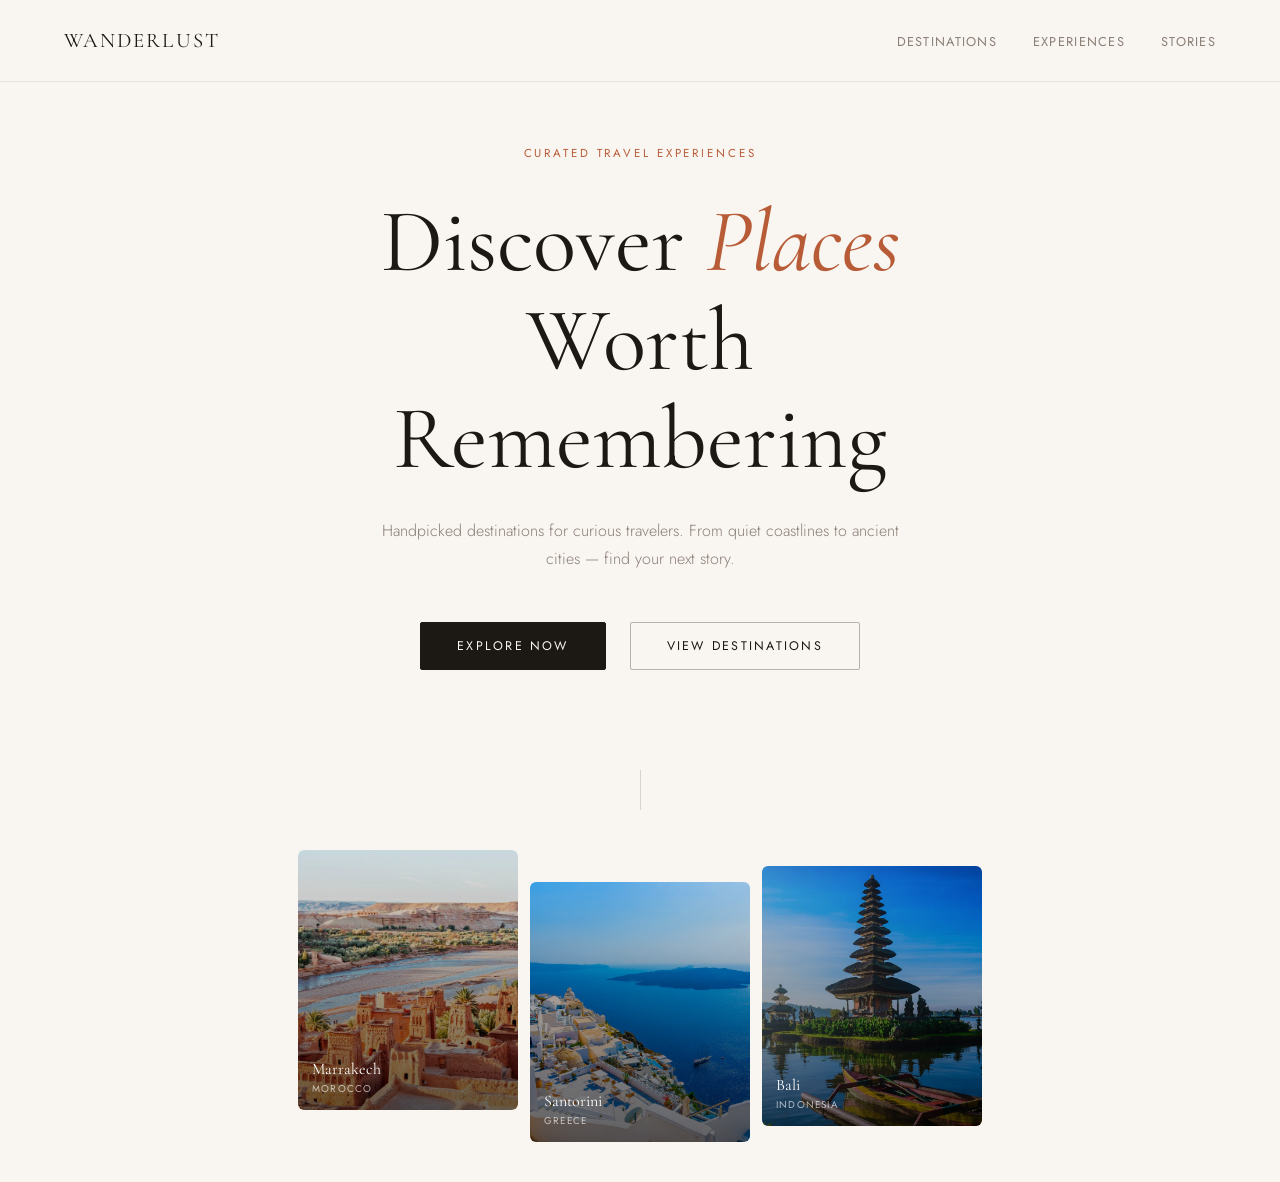
==== index.html @ a1b604ff "add destinations" ====
<!DOCTYPE html>
<html lang="en">
<head>
  <meta charset="UTF-8" />
  <meta name="viewport" content="width=device-width, initial-scale=1.0"/>
  <title>Wanderlust</title>
  <link href="https://fonts.googleapis.com/css2?family=Cormorant+Garamond:ital,wght@0,400;0,600;1,400&family=Jost:wght@300;400;500&display=swap" rel="stylesheet"/>
    <link rel="stylesheet" href="CSS/style.css">
</head>
<body>

  <nav>
    <div class="logo">Wanderlust</div>
    <ul class="nav-links">
      <li><a href="destinations.html">Destinations</a></li>
      <li><a href="#">Experiences</a></li>
      <li><a href="#">Stories</a></li>
    </ul>
  </nav>

  <section class="hero">
    <div class="eyebrow">Curated Travel Experiences</div>
    <h1>Discover <em>Places</em><br>Worth Remembering</h1>
    <p class="desc">
      Handpicked destinations for curious travelers. From quiet coastlines to ancient cities — find your next story.
    </p>
    <div class="actions">
      <button class="btn btn-fill">Explore Now</button>
      <button class="btn btn-outline">View Destinations</button>
    </div>
  </section>

  <div class="divider"></div>

  <div class="img-strip">
        <div class="strip-img">
            <img src="images/morocco.jpg" alt="Marrakech" class="strip-bg" />
            <div class="strip-label">Marrakech <span>Morocco</span></div>
        </div>

        <div class="strip-img">
            <img src="images/santorini.webp" alt="Santorini" class="strip-bg" />
            <div class="strip-label">Santorini <span>Greece</span></div>
        </div>

        <div class="strip-img">
            <img src="images/bali.webp" alt="Bali" class="strip-bg" />
            <div class="strip-label">Bali <span>Indonesia</span></div>
        </div>
   </div>

</body>

</html>
---- CSS/style.css ----
*, *::before, *::after { margin: 0; padding: 0; box-sizing: border-box; }

:root {
    --bg: #f9f5f0;
    --text: #1c1814;
    --accent: #b85c38;
    --muted: #8a7f77;
    --des-color:#FFCE99;
}

body {
    font-family: 'Jost', sans-serif;
    background: var(--bg);
    color: var(--text);
    min-height: 100vh;
}

/* NAV */
nav {
    display: flex;
    justify-content: space-between;
    align-items: center;
    padding: 28px 64px;
    position: fixed;
    top: 0;
    left: 0;
    width: 100%;
    background: var(--bg);
    z-index: 100;
    box-shadow: 0 1px 0 rgba(28,24,20,0.08);
}

.logo {
    font-family: 'Cormorant Garamond', serif;
    font-size: 1.3rem;
    letter-spacing: 0.1em;
    text-transform: uppercase;
}

.nav-links {
    display: flex;
    gap: 36px;
    list-style: none;
}

.nav-links a {
    text-decoration: none;
    color: var(--muted);
    font-size: 0.8rem;
    font-weight: 400;
    letter-spacing: 0.1em;
    text-transform: uppercase;
    transition: color 0.2s;
}

.nav-links a:hover { color: var(--text); }

/* HERO */
.hero {
    max-width: 860px;
    margin: 0 auto;
    padding: 140px 64px 100px;
    text-align: center;
}

.eyebrow {
    display: inline-block;
    font-size: 0.72rem;
    letter-spacing: 0.25em;
    text-transform: uppercase;
    color: var(--accent);
    margin-bottom: 32px;
    opacity: 0;
    animation: fadeUp 0.7s 0.2s forwards;
}

h1 {
    font-family: 'Cormorant Garamond', serif;
    font-size: clamp(3rem, 7vw, 6rem);
    font-weight: 400;
    line-height: 1.1;
    margin-bottom: 28px;
    opacity: 0;
    animation: fadeUp 0.8s 0.4s forwards;
}

h1 em {
    font-style: italic;
    color: var(--accent);
}

.desc {
    font-size: 1rem;
    line-height: 1.8;
    color: var(--muted);
    max-width: 520px;
    margin: 0 auto 48px;
    font-weight: 300;
    opacity: 0;
    animation: fadeUp 0.8s 0.6s forwards;
}

.actions {
    display: flex;
    justify-content: center;
    align-items: center;
    gap: 24px;
    opacity: 0;
    animation: fadeUp 0.8s 0.8s forwards;
}

.btn {
    padding: 14px 36px;
    font-family: 'Jost', sans-serif;
    font-size: 0.78rem;
    letter-spacing: 0.18em;
    text-transform: uppercase;
    cursor: pointer;
    border-radius: 2px;
    transition: all 0.2s;
}

.btn-fill {
    background: var(--text);
    color: var(--bg);
    border: 1px solid var(--text);
}

.btn-fill:hover {
    background: var(--accent);
    border-color: var(--accent);
}

.btn-outline {
    background: transparent;
    color: var(--text);
    border: 1px solid rgba(28,24,20,0.3);
}

.btn-outline:hover {
    border-color: var(--text);
}

/* DIVIDER LINE */
.divider {
    width: 1px;
    height: 40px;
    background: rgba(28,24,20,0.15);
    margin: 0 auto;
    opacity: 0;
    animation: fadeUp 0.8s 1s forwards;
}

/* IMAGE STRIP */
.img-strip {
    display: flex;
    gap: 12px;
    padding: 40px 64px;
    justify-content: center;
    opacity: 0;
    animation: fadeUp 0.8s 1.1s forwards;
}

.strip-img {
    flex: 1;
    max-width: 220px;
    height: 260px;
    border-radius: 6px;
    overflow: hidden;
    position: relative;
}

.strip-img:nth-child(2) { margin-top: 32px; }
.strip-img:nth-child(3) { margin-top: 16px; }

/* dark gradient overlay over image */
.strip-img::after {
    content: '';
    position: absolute;
    inset: 0;
    background: linear-gradient(to top, rgba(0,0,0,0.6) 0%, rgba(0,0,0,0.1) 100%);
    border-radius: 6px;
}

.strip-bg {
    width: 100%;
    height: 100%;
    object-fit: cover;
    display: block;
    transition: transform 0.5s;
}

.strip-img:hover .strip-bg { transform: scale(1.05); }

.strip-label {
    position: absolute;
    bottom: 14px;
    left: 14px;
    font-family: 'Cormorant Garamond', serif;
    font-size: 1rem;
    color: #fff;
    z-index: 1;
}

.strip-label span {
    display: block;
    font-family: 'Jost', sans-serif;
    font-size: 0.62rem;
    letter-spacing: 0.12em;
    text-transform: uppercase;
    opacity: 0.65;
    margin-top: 2px;
}

@keyframes fadeUp {
    from { opacity: 0; transform: translateY(20px); }
    to   { opacity: 1; transform: translateY(0); }
}

@media (max-width: 640px) {
    nav { padding: 20px 24px; }
    .nav-links { display: none; }
    .hero { padding: 60px 24px 60px; }
    .img-strip { padding: 20px 24px; }
}

/* DESTINATION SECTION */
#destinations {
    padding: 80px 10%;
}

.dest-header {
    text-align: center;
    margin-bottom: 48px;
    opacity: 0;
    animation: fadeUp  0.8s 0.2s forwards;
}

.dest-header h2 {
    font-family: 'Cormorant Garamond', serif;
    font-size: clamp(2rem, 4vw, 3rem);
    font-weight: 400;
    margin-bottom: 10px;
}

.dest-header h2 em {
    font-style: italic;
    color: var(--accent);
}

.dest-header p {
    font-size: 0.9rem;
    color: var(--muted);
    font-weight: 300;
}

#destinations-menu {
    max-width: 1200px;
    margin: auto;
    display: grid;
    grid-template-columns: repeat(3, 1fr);
    gap: 24px;
    opacity: 0;
    animation: fadeUp 0.8s 0.4s forwards;
}

.destination-card {
    position: relative;
    height: 380px;
    border-radius: 10px;
    overflow: hidden;
    cursor: pointer;
}

.card-img {
    width: 100%;
    height: 100%;
    object-fit: cover;
    display: block;
    transition: transform 0.5s;
}

.destination-card:hover .card-img { transform: scale(1.05); }

.card-overlay {
    position: absolute;
    inset: 0;
    background: linear-gradient(to top, rgba(0,0,0,0.65) 0%, rgba(0,0,0,0.05) 100%);
    display: flex;
    flex-direction: column;
    justify-content: space-between;
    padding: 16px;
}

.card-tag {
    align-self: flex-start;
    background: var(--accent);
    color: #fff;
    font-size: 0.62rem;
    letter-spacing: 0.14em;
    text-transform: uppercase;
    padding: 5px 10px;
    border-radius: 2px;
}

.card-body {
    color: #fff;
}

.card-name {
    font-family: 'Cormorant Garamond', serif;
    font-size: 1.4rem;
    font-weight: 400;
}

.card-country {
    font-size: 0.68rem;
    letter-spacing: 0.14em;
    text-transform: uppercase;
    opacity: 0.65;
    margin-top: 4px;
    display: block;
}

@media (max-width: 900px) {
    #destinations-menu { grid-template-columns: repeat(2, 1fr); }
}

@media (max-width: 600px) {
    #destinations-menu { grid-template-columns: 1fr; }
    #destinations { padding: 60px 24px; }
}
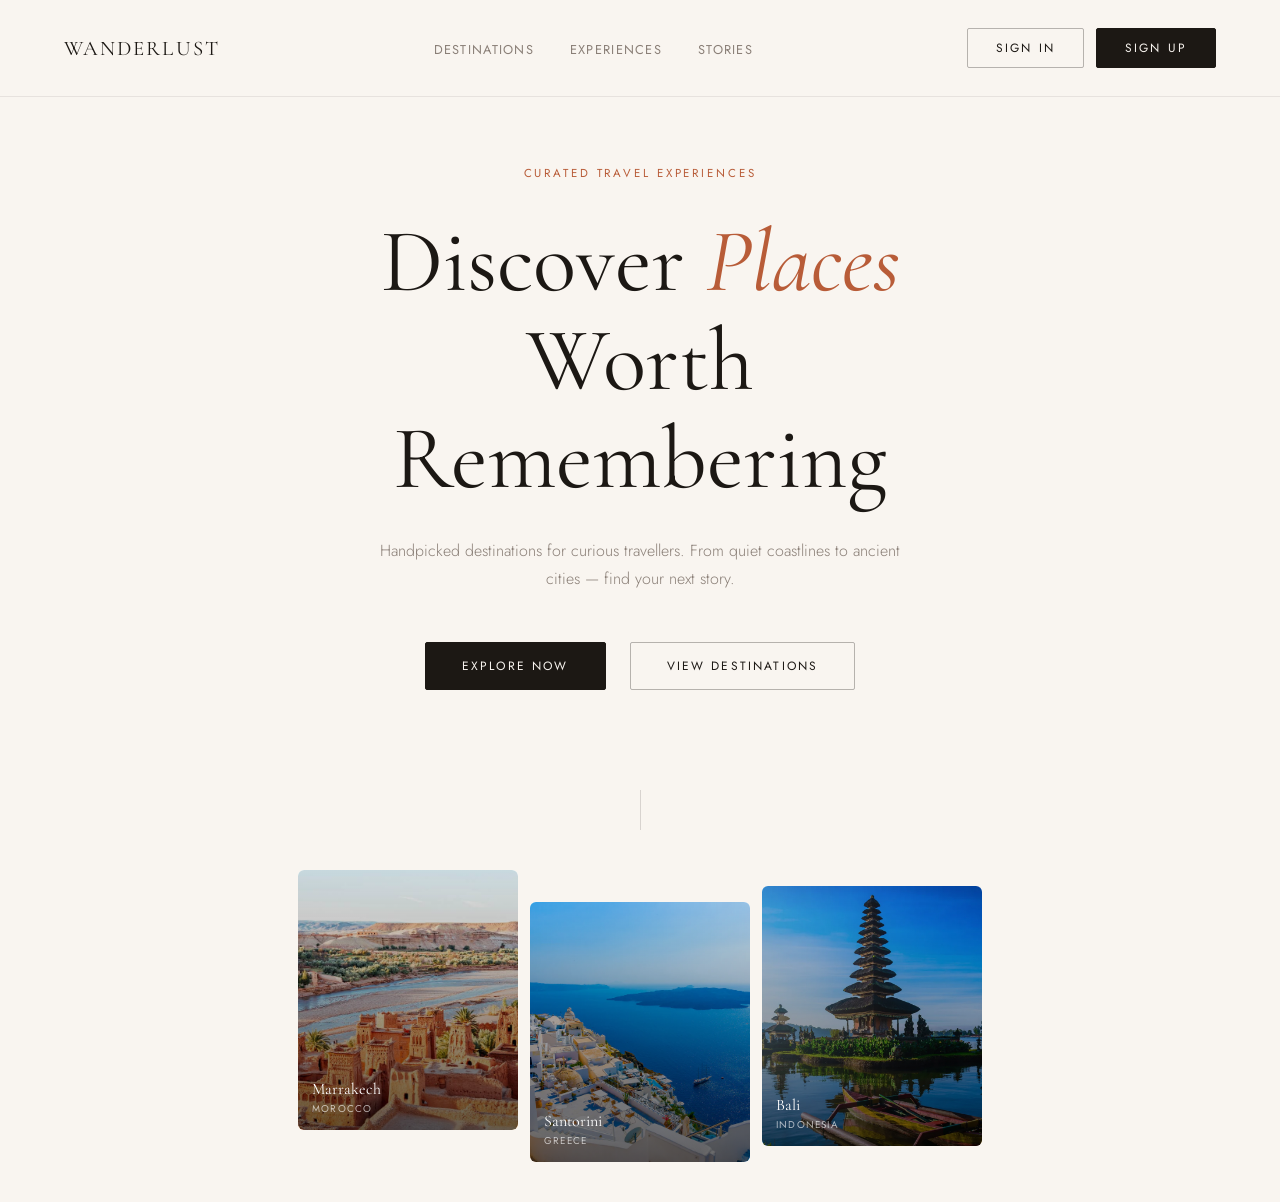
==== commit 69b9cff3: "project upgrade" ====
--- a/index.html
+++ b/index.html
@@ -3,52 +3,53 @@
 <head>
   <meta charset="UTF-8" />
   <meta name="viewport" content="width=device-width, initial-scale=1.0"/>
-  <title>Wanderlust</title>
-  <link href="https://fonts.googleapis.com/css2?family=Cormorant+Garamond:ital,wght@0,400;0,600;1,400&family=Jost:wght@300;400;500&display=swap" rel="stylesheet"/>
-    <link rel="stylesheet" href="CSS/style.css">
+  <title>Wanderlust — Curated Travel</title>
+  <link href="https://fonts.googleapis.com/css2?family=Cormorant+Garamond:ital,wght@0,400;0,500;0,600;1,400&family=Jost:wght@300;400;500&display=swap" rel="stylesheet"/>
+  <link rel="stylesheet" href="CSS/style.css">
 </head>
 <body>
 
   <nav>
-    <div class="logo">Wanderlust</div>
+    <a class="logo" href="index.html">Wanderlust</a>
     <ul class="nav-links">
       <li><a href="destinations.html">Destinations</a></li>
-      <li><a href="#">Experiences</a></li>
-      <li><a href="#">Stories</a></li>
+      <li><a href="experiences.html">Experiences</a></li>
+      <li><a href="stories.html">Stories</a></li>
     </ul>
+    <div class="nav-auth">
+      <a href="auth.html" class="btn btn-outline">Sign In</a>
+      <a href="auth.html?mode=signup" class="btn btn-fill">Sign Up</a>
+    </div>
   </nav>
 
   <section class="hero">
     <div class="eyebrow">Curated Travel Experiences</div>
     <h1>Discover <em>Places</em><br>Worth Remembering</h1>
     <p class="desc">
-      Handpicked destinations for curious travelers. From quiet coastlines to ancient cities — find your next story.
+      Handpicked destinations for curious travellers. From quiet coastlines to ancient cities — find your next story.
     </p>
-    <div class="actions">
-      <button class="btn btn-fill">Explore Now</button>
-      <button class="btn btn-outline">View Destinations</button>
+    <div class="hero-actions">
+      <a href="destinations.html" class="btn btn-fill">Explore Now</a>
+      <a href="destinations.html" class="btn btn-outline">View Destinations</a>
     </div>
   </section>
 
   <div class="divider"></div>
 
   <div class="img-strip">
-        <div class="strip-img">
-            <img src="images/morocco.jpg" alt="Marrakech" class="strip-bg" />
-            <div class="strip-label">Marrakech <span>Morocco</span></div>
-        </div>
-
-        <div class="strip-img">
-            <img src="images/santorini.webp" alt="Santorini" class="strip-bg" />
-            <div class="strip-label">Santorini <span>Greece</span></div>
-        </div>
-
-        <div class="strip-img">
-            <img src="images/bali.webp" alt="Bali" class="strip-bg" />
-            <div class="strip-label">Bali <span>Indonesia</span></div>
-        </div>
-   </div>
+    <div class="strip-img">
+      <img src="images/morocco.jpg" alt="Marrakech" class="strip-bg" />
+      <div class="strip-label">Marrakech <span>Morocco</span></div>
+    </div>
+    <div class="strip-img">
+      <img src="images/santorini.webp" alt="Santorini" class="strip-bg" />
+      <div class="strip-label">Santorini <span>Greece</span></div>
+    </div>
+    <div class="strip-img">
+      <img src="images/bali.webp" alt="Bali" class="strip-bg" />
+      <div class="strip-label">Bali <span>Indonesia</span></div>
+    </div>
+  </div>
 
 </body>
-
 </html>
--- a/CSS/style.css
+++ b/CSS/style.css
@@ -1,3 +1,7 @@
+/* ============================================================
+   Wanderlust — style.css (complete)
+   ============================================================ */
+
 *, *::before, *::after { margin: 0; padding: 0; box-sizing: border-box; }
 
 :root {
@@ -5,7 +9,8 @@
     --text: #1c1814;
     --accent: #b85c38;
     --muted: #8a7f77;
-    --des-color:#FFCE99;
+    --card-bg: #fff;
+    --overlay-dark: rgba(0,0,0,0.55);
 }
 
 body {
@@ -15,15 +20,14 @@
     min-height: 100vh;
 }
 
-/* NAV */
+/* ── NAV ──────────────────────────────────────────────────── */
 nav {
     display: flex;
     justify-content: space-between;
     align-items: center;
     padding: 28px 64px;
     position: fixed;
-    top: 0;
-    left: 0;
+    top: 0; left: 0;
     width: 100%;
     background: var(--bg);
     z-index: 100;
@@ -35,12 +39,15 @@
     font-size: 1.3rem;
     letter-spacing: 0.1em;
     text-transform: uppercase;
+    text-decoration: none;
+    color: var(--text);
 }
 
 .nav-links {
     display: flex;
     gap: 36px;
     list-style: none;
+    align-items: center;
 }
 
 .nav-links a {
@@ -53,13 +60,47 @@
     transition: color 0.2s;
 }
 
-.nav-links a:hover { color: var(--text); }
-
-/* HERO */
+.nav-links a:hover,
+.nav-links a.nav-active { color: var(--text); }
+.nav-links a.nav-active { color: var(--accent); }
+
+.nav-auth {
+    display: flex;
+    gap: 12px;
+    align-items: center;
+}
+
+/* ── BUTTONS ──────────────────────────────────────────────── */
+.btn {
+    padding: 10px 28px;
+    font-family: 'Jost', sans-serif;
+    font-size: 0.75rem;
+    letter-spacing: 0.18em;
+    text-transform: uppercase;
+    cursor: pointer;
+    border-radius: 2px;
+    transition: all 0.2s;
+    text-decoration: none;
+    display: inline-block;
+}
+.btn-fill {
+    background: var(--text);
+    color: var(--bg);
+    border: 1px solid var(--text);
+}
+.btn-fill:hover { background: var(--accent); border-color: var(--accent); }
+.btn-outline {
+    background: transparent;
+    color: var(--text);
+    border: 1px solid rgba(28,24,20,0.3);
+}
+.btn-outline:hover { border-color: var(--text); }
+
+/* ── HERO ─────────────────────────────────────────────────── */
 .hero {
     max-width: 860px;
     margin: 0 auto;
-    padding: 140px 64px 100px;
+    padding: 160px 64px 100px;
     text-align: center;
 }
 
@@ -83,11 +124,7 @@
     opacity: 0;
     animation: fadeUp 0.8s 0.4s forwards;
 }
-
-h1 em {
-    font-style: italic;
-    color: var(--accent);
-}
+h1 em { font-style: italic; color: var(--accent); }
 
 .desc {
     font-size: 1rem;
@@ -100,7 +137,7 @@
     animation: fadeUp 0.8s 0.6s forwards;
 }
 
-.actions {
+.hero-actions {
     display: flex;
     justify-content: center;
     align-items: center;
@@ -108,225 +145,573 @@
     opacity: 0;
     animation: fadeUp 0.8s 0.8s forwards;
 }
-
-.btn {
-    padding: 14px 36px;
-    font-family: 'Jost', sans-serif;
-    font-size: 0.78rem;
-    letter-spacing: 0.18em;
-    text-transform: uppercase;
-    cursor: pointer;
-    border-radius: 2px;
-    transition: all 0.2s;
-}
-
-.btn-fill {
-    background: var(--text);
-    color: var(--bg);
-    border: 1px solid var(--text);
-}
-
-.btn-fill:hover {
-    background: var(--accent);
-    border-color: var(--accent);
-}
-
-.btn-outline {
-    background: transparent;
-    color: var(--text);
-    border: 1px solid rgba(28,24,20,0.3);
-}
-
-.btn-outline:hover {
-    border-color: var(--text);
-}
-
-/* DIVIDER LINE */
+.hero-actions .btn { padding: 14px 36px; }
+
+/* ── DIVIDER ──────────────────────────────────────────────── */
 .divider {
-    width: 1px;
-    height: 40px;
+    width: 1px; height: 40px;
     background: rgba(28,24,20,0.15);
     margin: 0 auto;
     opacity: 0;
     animation: fadeUp 0.8s 1s forwards;
 }
 
-/* IMAGE STRIP */
+/* ── IMAGE STRIP ──────────────────────────────────────────── */
 .img-strip {
-    display: flex;
-    gap: 12px;
+    display: flex; gap: 12px;
     padding: 40px 64px;
     justify-content: center;
     opacity: 0;
     animation: fadeUp 0.8s 1.1s forwards;
 }
-
 .strip-img {
-    flex: 1;
-    max-width: 220px;
-    height: 260px;
-    border-radius: 6px;
-    overflow: hidden;
-    position: relative;
-}
-
+    flex: 1; max-width: 220px; height: 260px;
+    border-radius: 6px; overflow: hidden; position: relative;
+}
 .strip-img:nth-child(2) { margin-top: 32px; }
 .strip-img:nth-child(3) { margin-top: 16px; }
-
-/* dark gradient overlay over image */
 .strip-img::after {
     content: '';
-    position: absolute;
-    inset: 0;
+    position: absolute; inset: 0;
     background: linear-gradient(to top, rgba(0,0,0,0.6) 0%, rgba(0,0,0,0.1) 100%);
     border-radius: 6px;
 }
-
-.strip-bg {
-    width: 100%;
-    height: 100%;
-    object-fit: cover;
-    display: block;
-    transition: transform 0.5s;
-}
-
+.strip-bg { width: 100%; height: 100%; object-fit: cover; display: block; transition: transform 0.5s; }
 .strip-img:hover .strip-bg { transform: scale(1.05); }
-
 .strip-label {
-    position: absolute;
-    bottom: 14px;
-    left: 14px;
+    position: absolute; bottom: 14px; left: 14px;
     font-family: 'Cormorant Garamond', serif;
-    font-size: 1rem;
-    color: #fff;
-    z-index: 1;
-}
-
+    font-size: 1rem; color: #fff; z-index: 1;
+}
 .strip-label span {
     display: block;
     font-family: 'Jost', sans-serif;
-    font-size: 0.62rem;
-    letter-spacing: 0.12em;
-    text-transform: uppercase;
-    opacity: 0.65;
-    margin-top: 2px;
-}
-
+    font-size: 0.62rem; letter-spacing: 0.12em;
+    text-transform: uppercase; opacity: 0.65; margin-top: 2px;
+}
+
+/* ── DESTINATIONS ─────────────────────────────────────────── */
+#destinations { padding: 100px 10%; }
+.dest-header { text-align: center; margin-bottom: 48px; opacity: 0; animation: fadeUp 0.8s 0.2s forwards; }
+.dest-header h2 { font-family: 'Cormorant Garamond', serif; font-size: clamp(2rem,4vw,4rem); font-weight: 500; margin-bottom: 10px; }
+.dest-header h2 em { font-style: italic; color: var(--accent); }
+.dest-header p { font-size: 1rem; color: var(--muted); font-weight: 300; }
+
+#destinations-menu {
+    max-width: 1200px; margin: auto;
+    display: grid; grid-template-columns: repeat(4, 1fr); gap: 28px;
+    opacity: 0; animation: fadeUp 0.8s 0.4s forwards;
+}
+
+.destination-card {
+    position: relative; height: 400px; border-radius: 14px;
+    overflow: hidden; cursor: pointer;
+    transition: transform 0.4s ease, box-shadow 0.4s ease;
+    text-decoration: none; display: block;
+}
+.destination-card:hover { transform: translateY(-8px); box-shadow: 0 20px 40px rgba(0,0,0,0.15); }
+.card-img { width: 100%; height: 100%; object-fit: cover; transition: transform 0.7s ease; }
+.destination-card:hover .card-img { transform: scale(1.08); }
+.card-overlay {
+    position: absolute; inset: 0;
+    background: linear-gradient(to top, rgba(0,0,0,0.8) 0%, rgba(0,0,0,0.1) 60%, rgba(0,0,0,0) 100%);
+    display: flex; align-items: flex-end; padding: 28px;
+}
+.card-body { color: #fff; }
+.card-name {
+    font-family: 'Cormorant Garamond', serif;
+    font-size: 1.6rem; font-weight: 400; margin-bottom: 6px; position: relative;
+}
+.card-name::after {
+    content: ''; width: 36px; height: 1px;
+    background: var(--accent);
+    position: absolute; bottom: -6px; left: 0;
+    transition: width 0.4s ease;
+}
+.destination-card:hover .card-name::after { width: 72px; }
+.card-desc { font-size: 0.82rem; font-weight: 300; letter-spacing: 0.06em; opacity: 0.85; margin-top: 16px; }
+
+/* ── LISTING PAGE ─────────────────────────────────────────── */
+.listing-page { padding: 120px 8% 80px; }
+.listing-header { margin-bottom: 56px; opacity: 0; animation: fadeUp 0.8s 0.1s forwards; }
+.listing-header .back-link {
+    display: inline-flex; align-items: center; gap: 8px;
+    font-size: 0.75rem; letter-spacing: 0.14em; text-transform: uppercase;
+    color: var(--muted); text-decoration: none; margin-bottom: 24px; transition: color 0.2s;
+}
+.listing-header .back-link:hover { color: var(--accent); }
+.listing-header h2 { font-family: 'Cormorant Garamond', serif; font-size: clamp(2.5rem,5vw,4.5rem); font-weight: 400; line-height: 1.1; }
+.listing-header h2 em { font-style: italic; color: var(--accent); }
+.listing-header p { font-size: 0.95rem; color: var(--muted); font-weight: 300; margin-top: 12px; }
+
+.places-grid { display: grid; grid-template-columns: repeat(4, 1fr); gap: 28px; max-width: 1400px; }
+
+.place-card {
+    background: var(--card-bg); border-radius: 12px; overflow: hidden;
+    cursor: pointer; transition: transform 0.3s ease, box-shadow 0.3s ease;
+    opacity: 0; animation: fadeUp 0.6s forwards;
+}
+.place-card:hover { transform: translateY(-6px); box-shadow: 0 16px 40px rgba(0,0,0,0.1); }
+
+.place-img-wrap { position: relative; height: 220px; overflow: hidden; }
+.place-img { width: 100%; height: 100%; object-fit: cover; transition: transform 0.6s ease; }
+.place-card:hover .place-img { transform: scale(1.06); }
+
+/* Bookmark button */
+.bookmark-btn {
+    position: absolute; top: 12px; right: 12px;
+    background: rgba(255,255,255,0.9); border: none;
+    border-radius: 50%; width: 34px; height: 34px;
+    font-size: 1rem; cursor: pointer; display: flex; align-items: center; justify-content: center;
+    transition: all 0.2s; z-index: 2; color: var(--muted);
+}
+.bookmark-btn:hover, .bookmark-btn.bookmarked { color: var(--accent); background: #fff; }
+
+.place-info { padding: 20px 22px 24px; }
+.place-info h3 { font-family: 'Cormorant Garamond', serif; font-size: 1.3rem; font-weight: 400; margin-bottom: 4px; cursor: default; }
+.place-location { font-size: 0.72rem; letter-spacing: 0.12em; text-transform: uppercase; color: var(--accent); margin-bottom: 6px; display: block; }
+
+/* Star ratings */
+.place-rating { display: flex; align-items: center; gap: 6px; margin-bottom: 10px; }
+.stars { color: #e8a020; font-size: 0.85rem; letter-spacing: 1px; }
+.rating-num { font-size: 0.78rem; font-weight: 500; color: var(--text); }
+.rate-link { font-size: 0.7rem; color: var(--accent); cursor: pointer; text-decoration: underline; margin-left: 4px; }
+
+.place-highlight { font-size: 0.85rem; color: var(--muted); line-height: 1.6; font-weight: 300; margin-bottom: 14px; }
+.place-meta {
+    display: flex; align-items: center; gap: 6px;
+    font-size: 0.72rem; color: var(--muted); letter-spacing: 0.05em;
+    padding-top: 14px; border-top: 1px solid rgba(28,24,20,0.07);
+    margin-bottom: 14px;
+}
+.place-meta svg { color: var(--accent); flex-shrink: 0; }
+
+.place-flight-btn { width: 100%; text-align: center; padding: 11px; font-size: 0.72rem; }
+
+/* ── AUTH PAGE ────────────────────────────────────────────── */
+.auth-page { min-height: 100vh; display: grid; grid-template-columns: 1fr 1fr; }
+.auth-visual { position: relative; overflow: hidden; }
+.auth-visual img { width: 100%; height: 100%; object-fit: cover; }
+.auth-visual-overlay {
+    position: absolute; inset: 0;
+    background: linear-gradient(135deg, rgba(184,92,56,0.7) 0%, rgba(28,24,20,0.8) 100%);
+    display: flex; flex-direction: column; justify-content: flex-end; padding: 64px;
+}
+.auth-visual-text { color: #fff; }
+.auth-visual-text .logo { font-family: 'Cormorant Garamond', serif; font-size: 1.6rem; letter-spacing: 0.1em; text-transform: uppercase; color: #fff; margin-bottom: 48px; display: block; }
+.auth-visual-text h2 { font-family: 'Cormorant Garamond', serif; font-size: 3rem; font-weight: 400; line-height: 1.2; margin-bottom: 16px; }
+.auth-visual-text h2 em { font-style: italic; opacity: 0.85; }
+.auth-visual-text p { font-size: 0.9rem; opacity: 0.7; font-weight: 300; line-height: 1.7; max-width: 360px; }
+
+.auth-form-side { display: flex; flex-direction: column; justify-content: center; padding: 80px 72px; background: var(--bg); }
+.auth-tabs { display: flex; gap: 0; margin-bottom: 48px; border-bottom: 1px solid rgba(28,24,20,0.1); }
+.auth-tab {
+    padding: 12px 0; margin-right: 32px;
+    font-size: 0.8rem; letter-spacing: 0.14em; text-transform: uppercase;
+    color: var(--muted); cursor: pointer;
+    border-bottom: 2px solid transparent; margin-bottom: -1px;
+    transition: all 0.2s; background: none;
+    border-left: none; border-right: none; border-top: none;
+    font-family: 'Jost', sans-serif;
+}
+.auth-tab.active { color: var(--text); border-bottom-color: var(--accent); }
+.auth-form { display: none; }
+.auth-form.active { display: block; }
+.auth-form h3 { font-family: 'Cormorant Garamond', serif; font-size: 2rem; font-weight: 400; margin-bottom: 8px; }
+.auth-form .subtitle { font-size: 0.88rem; color: var(--muted); font-weight: 300; margin-bottom: 36px; }
+
+.form-group { margin-bottom: 20px; }
+.form-group label { display: block; font-size: 0.72rem; letter-spacing: 0.14em; text-transform: uppercase; color: var(--muted); margin-bottom: 8px; }
+.form-group input, .form-group textarea, .form-select {
+    width: 100%; padding: 13px 16px;
+    background: #fff; border: 1px solid rgba(28,24,20,0.12);
+    border-radius: 4px; font-family: 'Jost', sans-serif;
+    font-size: 0.92rem; color: var(--text); outline: none; transition: border-color 0.2s;
+}
+.form-group input:focus, .form-group textarea:focus, .form-select:focus { border-color: var(--accent); }
+.form-group input::placeholder, .form-group textarea::placeholder { color: var(--muted); opacity: 0.6; }
+.form-group textarea { resize: vertical; min-height: 100px; }
+.form-select { appearance: none; background-image: url("data:image/svg+xml,%3Csvg xmlns='http://www.w3.org/2000/svg' width='12' height='8' viewBox='0 0 12 8'%3E%3Cpath fill='%238a7f77' d='M6 8L0 0h12z'/%3E%3C/svg%3E"); background-repeat: no-repeat; background-position: right 14px center; cursor: pointer; }
+.form-row { display: grid; grid-template-columns: 1fr 1fr; gap: 16px; }
+.optional { font-size: 0.65rem; color: var(--muted); text-transform: none; letter-spacing: 0; }
+
+.auth-submit { width: 100%; padding: 14px; margin-top: 8px; font-size: 0.8rem; letter-spacing: 0.18em; }
+.auth-divider { display: flex; align-items: center; gap: 16px; margin: 24px 0; color: var(--muted); font-size: 0.75rem; }
+.auth-divider::before, .auth-divider::after { content: ''; flex: 1; height: 1px; background: rgba(28,24,20,0.1); }
+.auth-switch { text-align: center; font-size: 0.82rem; color: var(--muted); margin-top: 24px; }
+.auth-switch a { color: var(--accent); text-decoration: none; font-weight: 500; }
+
+/* ── PAGE HERO (stories / experiences / flights) ──────────── */
+.page-hero {
+    padding: 140px 64px 60px;
+    text-align: center;
+    max-width: 760px;
+    margin: 0 auto;
+}
+.page-hero h1 { animation: fadeUp 0.8s 0.3s both; }
+.page-hero .eyebrow { animation: fadeUp 0.7s 0.1s both; }
+.page-hero .desc { animation: fadeUp 0.8s 0.5s both; }
+
+/* ── FILTER BAR ───────────────────────────────────────────── */
+.filter-bar {
+    display: flex; flex-wrap: wrap; gap: 8px; align-items: center;
+    padding: 0 8% 32px;
+    max-width: 1400px; margin: 0 auto;
+}
+.filter-btn {
+    padding: 8px 20px; font-family: 'Jost', sans-serif;
+    font-size: 0.72rem; letter-spacing: 0.12em; text-transform: uppercase;
+    border: 1px solid rgba(28,24,20,0.15); border-radius: 40px;
+    background: transparent; color: var(--muted); cursor: pointer;
+    transition: all 0.2s;
+}
+.filter-btn:hover { border-color: var(--accent); color: var(--accent); }
+.filter-btn.active { background: var(--text); color: var(--bg); border-color: var(--text); }
+.filter-search {
+    padding: 8px 16px; border-radius: 40px;
+    border: 1px solid rgba(28,24,20,0.15);
+    background: #fff; font-family: 'Jost', sans-serif;
+    font-size: 0.82rem; outline: none; transition: border-color 0.2s; min-width: 220px;
+}
+.filter-search:focus { border-color: var(--accent); }
+
+/* ── MODAL ────────────────────────────────────────────────── */
+.modal-overlay {
+    position: fixed; inset: 0; z-index: 500;
+    background: rgba(28,24,20,0.6); backdrop-filter: blur(4px);
+    display: none; align-items: center; justify-content: center; padding: 24px;
+}
+.modal-overlay.open { display: flex; }
+.modal {
+    background: var(--bg); border-radius: 12px;
+    padding: 48px 44px; width: 100%; max-width: 580px;
+    position: relative; max-height: 90vh; overflow-y: auto;
+    animation: fadeUp 0.3s ease;
+}
+.modal-large { max-width: 760px; padding: 0; }
+.modal-close {
+    position: absolute; top: 16px; right: 20px;
+    background: none; border: none; font-size: 1.1rem;
+    cursor: pointer; color: var(--muted); z-index: 2;
+    transition: color 0.2s;
+}
+.modal-close:hover { color: var(--text); }
+.modal-title { font-family: 'Cormorant Garamond', serif; font-size: 2rem; font-weight: 400; margin-bottom: 6px; }
+.modal-subtitle { font-size: 0.88rem; color: var(--muted); margin-bottom: 32px; }
+.modal-submit { width: 100%; padding: 14px; margin-top: 8px; }
+
+/* ── STORY CARDS ──────────────────────────────────────────── */
+.stories-section { padding: 0 8% 80px; }
+.stories-grid { display: grid; grid-template-columns: repeat(3, 1fr); gap: 28px; max-width: 1300px; }
+.no-content { text-align: center; color: var(--muted); font-size: 0.9rem; padding: 48px; }
+
+.story-card {
+    background: var(--card-bg); border-radius: 12px; overflow: hidden;
+    transition: transform 0.3s, box-shadow 0.3s;
+    opacity: 0; animation: fadeUp 0.6s forwards;
+    display: flex; flex-direction: column;
+}
+.story-card:hover { transform: translateY(-5px); box-shadow: 0 16px 40px rgba(0,0,0,0.09); }
+.story-card-img { height: 200px; overflow: hidden; }
+.story-card-img img { width: 100%; height: 100%; object-fit: cover; transition: transform 0.6s; }
+.story-card:hover .story-card-img img { transform: scale(1.05); }
+.story-card-body { padding: 24px; flex: 1; display: flex; flex-direction: column; }
+
+.story-meta-top { display: flex; align-items: center; justify-content: space-between; margin-bottom: 12px; }
+.story-category-tag {
+    font-size: 0.65rem; letter-spacing: 0.15em; text-transform: uppercase;
+    background: rgba(184,92,56,0.1); color: var(--accent);
+    padding: 3px 10px; border-radius: 40px;
+}
+.story-time { font-size: 0.7rem; color: var(--muted); }
+.story-title-text { font-family: 'Cormorant Garamond', serif; font-size: 1.25rem; font-weight: 400; margin-bottom: 6px; cursor: pointer; line-height: 1.3; }
+.story-title-text:hover { color: var(--accent); }
+.story-destination-tag { font-size: 0.72rem; color: var(--muted); margin-bottom: 12px; display: block; }
+.story-excerpt { font-size: 0.83rem; color: var(--muted); line-height: 1.6; font-weight: 300; flex: 1; }
+
+.story-footer { display: flex; align-items: center; justify-content: space-between; margin-top: 20px; padding-top: 16px; border-top: 1px solid rgba(28,24,20,0.07); flex-wrap: wrap; gap: 10px; }
+.story-author { display: flex; align-items: center; gap: 10px; }
+.author-avatar {
+    width: 32px; height: 32px; border-radius: 50%;
+    background: var(--accent); color: #fff;
+    display: flex; align-items: center; justify-content: center;
+    font-size: 0.8rem; font-weight: 500; flex-shrink: 0;
+}
+.author-name { font-size: 0.78rem; font-weight: 500; }
+.story-actions { display: flex; align-items: center; gap: 10px; }
+
+.story-like-btn {
+    background: none; border: none; cursor: pointer;
+    font-size: 0.8rem; color: var(--muted);
+    display: flex; align-items: center; gap: 5px;
+    transition: color 0.2s; padding: 4px 8px; border-radius: 4px;
+}
+.story-like-btn:hover { color: var(--accent); }
+.story-like-btn.liked { color: var(--accent); }
+
+/* ── STORY DETAIL ─────────────────────────────────────────── */
+.detail-hero-img { width: 100%; height: 320px; object-fit: cover; border-radius: 12px 12px 0 0; }
+.detail-body { padding: 36px 40px 40px; }
+.detail-title { font-family: 'Cormorant Garamond', serif; font-size: 2.2rem; font-weight: 400; line-height: 1.2; margin-bottom: 8px; }
+.detail-author { display: flex; align-items: center; gap: 12px; margin: 20px 0 24px; }
+.detail-text p { font-size: 0.95rem; line-height: 1.85; color: var(--text); margin-bottom: 16px; font-weight: 300; }
+.detail-tags { display: flex; flex-wrap: wrap; gap: 8px; margin: 20px 0; }
+.tag { font-size: 0.7rem; background: rgba(28,24,20,0.06); color: var(--muted); padding: 4px 10px; border-radius: 40px; }
+.detail-actions { display: flex; align-items: center; gap: 16px; margin: 24px 0; flex-wrap: wrap; }
+
+/* ── COMMENTS ─────────────────────────────────────────────── */
+.comments-section { margin-top: 32px; border-top: 1px solid rgba(28,24,20,0.08); padding-top: 24px; }
+.comments-section h4 { font-family: 'Cormorant Garamond', serif; font-size: 1.2rem; font-weight: 400; margin-bottom: 20px; }
+.comment { display: flex; gap: 12px; margin-bottom: 16px; }
+.comment p { font-size: 0.83rem; color: var(--muted); margin-top: 4px; line-height: 1.5; }
+.comment-form { display: flex; gap: 10px; margin-top: 20px; }
+.comment-form input { flex: 1; padding: 10px 14px; border-radius: 4px; border: 1px solid rgba(28,24,20,0.12); font-family: 'Jost', sans-serif; font-size: 0.85rem; outline: none; background: #fff; }
+.comment-form input:focus { border-color: var(--accent); }
+
+/* ── EXPERIENCES ──────────────────────────────────────────── */
+.experiences-section { padding: 0 8% 80px; }
+.experiences-list { display: flex; flex-direction: column; gap: 20px; max-width: 1000px; }
+
+.exp-card {
+    background: var(--card-bg); border-radius: 12px; overflow: hidden;
+    transition: box-shadow 0.3s; opacity: 0; animation: fadeUp 0.6s forwards;
+}
+.exp-card:hover { box-shadow: 0 12px 32px rgba(0,0,0,0.08); }
+.exp-card-inner { display: grid; grid-template-columns: 280px 1fr; }
+.exp-img { height: 100%; min-height: 220px; overflow: hidden; }
+.exp-img img { width: 100%; height: 100%; object-fit: cover; }
+.exp-content { padding: 28px; }
+.exp-top { display: flex; align-items: center; justify-content: space-between; margin-bottom: 10px; }
+.exp-stars { font-size: 0.82rem; color: #c4a040; }
+.exp-stars.high-rating { color: #e8a020; }
+.exp-stars strong { font-size: 0.8rem; color: var(--text); margin-left: 4px; }
+.exp-title { font-family: 'Cormorant Garamond', serif; font-size: 1.35rem; font-weight: 400; margin-bottom: 4px; }
+.exp-destination { font-size: 0.72rem; color: var(--muted); margin-bottom: 12px; display: block; }
+.exp-body { font-size: 0.85rem; line-height: 1.65; color: var(--text); font-weight: 300; margin-bottom: 14px; }
+.exp-tips {
+    background: rgba(184,92,56,0.05); border-left: 3px solid var(--accent);
+    padding: 12px 14px; border-radius: 0 6px 6px 0;
+    font-size: 0.82rem; line-height: 1.6; color: var(--muted); margin-bottom: 18px;
+}
+.tips-label { display: block; font-size: 0.68rem; letter-spacing: 0.12em; text-transform: uppercase; color: var(--accent); margin-bottom: 6px; }
+.exp-footer { display: flex; align-items: center; justify-content: space-between; flex-wrap: wrap; gap: 10px; padding-top: 14px; border-top: 1px solid rgba(28,24,20,0.07); }
+
+/* Star input widget */
+.star-rating { display: flex; gap: 4px; margin-top: 4px; }
+.star { font-size: 1.5rem; cursor: pointer; color: rgba(28,24,20,0.2); transition: color 0.15s; }
+.star.selected, .star.hovered { color: #e8a020; }
+
+/* Helpful button */
+.helpful-btn {
+    background: none; border: 1px solid rgba(28,24,20,0.15); border-radius: 40px;
+    padding: 6px 14px; font-size: 0.75rem; cursor: pointer;
+    color: var(--muted); font-family: 'Jost', sans-serif;
+    transition: all 0.2s; display: flex; align-items: center; gap: 5px;
+}
+.helpful-btn:hover { border-color: var(--accent); color: var(--accent); }
+.helpful-btn.active { background: var(--accent); color: #fff; border-color: var(--accent); }
+
+/* ── FLIGHTS PAGE ─────────────────────────────────────────── */
+.flights-hero { padding: 140px 64px 40px; text-align: center; max-width: 760px; margin: 0 auto; }
+.flights-hero h1 { animation: fadeUp 0.8s 0.3s both; }
+
+/* API Notice */
+.api-notice {
+    max-width: 900px; margin: 0 auto 8px; padding: 0 8%;
+}
+.api-notice-inner {
+    background: rgba(184,92,56,0.06); border: 1px solid rgba(184,92,56,0.2);
+    border-radius: 8px; padding: 16px 20px;
+    display: flex; align-items: center; gap: 16px; flex-wrap: wrap;
+}
+.api-notice-icon { font-size: 1.3rem; }
+.api-notice-inner p { font-size: 0.82rem; color: var(--muted); margin-top: 4px; line-height: 1.5; }
+.api-notice-inner a { color: var(--accent); }
+.api-notice-inner strong { font-size: 0.85rem; }
+.api-notice-inner > div { flex: 1; }
+
+.api-config-panel { max-width: 900px; margin: 0 auto 16px; padding: 0 8%; }
+.api-config-inner {
+    background: var(--card-bg); border-radius: 8px;
+    padding: 24px 28px; border: 1px solid rgba(28,24,20,0.1);
+}
+.api-config-inner h4 { font-family: 'Cormorant Garamond', serif; font-size: 1.2rem; margin-bottom: 4px; }
+.api-config-inner p { font-size: 0.82rem; color: var(--muted); margin-bottom: 20px; }
+
+/* Flights form */
+.flights-search-section { padding: 0 8% 20px; max-width: 1100px; margin: 0 auto; }
+.flights-form-card {
+    background: var(--card-bg); border-radius: 16px;
+    padding: 36px; box-shadow: 0 4px 24px rgba(0,0,0,0.07);
+}
+
+.trip-type-tabs { display: flex; gap: 0; margin-bottom: 28px; border-bottom: 1px solid rgba(28,24,20,0.1); }
+.trip-tab {
+    padding: 10px 0; margin-right: 28px;
+    font-size: 0.75rem; letter-spacing: 0.14em; text-transform: uppercase;
+    color: var(--muted); cursor: pointer;
+    border: none; border-bottom: 2px solid transparent; margin-bottom: -1px;
+    background: none; font-family: 'Jost', sans-serif; transition: all 0.2s;
+}
+.trip-tab.active { color: var(--text); border-bottom-color: var(--accent); }
+
+.flights-form-grid {
+    display: grid;
+    grid-template-columns: 1fr 44px 1fr 1fr 1fr 1fr;
+    gap: 14px; align-items: start; margin-bottom: 24px;
+}
+.flight-field { position: relative; }
+.airport-input-wrap { position: relative; }
+.airport-suggestions {
+    position: absolute; top: 100%; left: 0; right: 0;
+    background: var(--card-bg); border: 1px solid rgba(28,24,20,0.12);
+    border-radius: 4px; box-shadow: 0 8px 24px rgba(0,0,0,0.12);
+    z-index: 50; display: none; max-height: 240px; overflow-y: auto;
+}
+.suggestion-item {
+    padding: 10px 14px; cursor: pointer;
+    display: grid; grid-template-columns: 44px 1fr; gap: 4px; align-items: center;
+    transition: background 0.15s; font-size: 0.82rem;
+}
+.suggestion-item:hover { background: rgba(184,92,56,0.05); }
+.sug-iata { font-weight: 600; font-size: 0.85rem; color: var(--accent); }
+.sug-name { font-size: 0.82rem; }
+.sug-full { font-size: 0.72rem; color: var(--muted); grid-column: 2; }
+
+.swap-btn {
+    width: 44px; height: 44px; border-radius: 50%;
+    border: 1px solid rgba(28,24,20,0.15); background: var(--bg);
+    cursor: pointer; font-size: 1rem; color: var(--muted);
+    transition: all 0.2s; align-self: flex-end; margin-bottom: 0;
+    display: flex; align-items: center; justify-content: center;
+    margin-top: 28px;
+}
+.swap-btn:hover { border-color: var(--accent); color: var(--accent); }
+
+.flights-search-btn { width: 100%; padding: 16px; font-size: 0.82rem; letter-spacing: 0.18em; border-radius: 6px; }
+.flights-search-btn:disabled { opacity: 0.6; cursor: not-allowed; }
+
+/* Results */
+.flights-results-section { padding: 24px 8% 20px; max-width: 1100px; margin: 0 auto; }
+.results-header { display: flex; align-items: center; justify-content: space-between; margin-bottom: 20px; flex-wrap: wrap; gap: 12px; }
+.results-header h3 { font-family: 'Cormorant Garamond', serif; font-size: 1.5rem; font-weight: 400; }
+.results-header h3 em { font-style: italic; color: var(--accent); }
+.results-sort { display: flex; align-items: center; gap: 10px; font-size: 0.78rem; color: var(--muted); }
+
+.flight-card {
+    background: var(--card-bg); border-radius: 10px; margin-bottom: 12px;
+    border: 1px solid rgba(28,24,20,0.07);
+    transition: box-shadow 0.2s, border-color 0.2s;
+    opacity: 0; animation: fadeUp 0.4s forwards;
+}
+.flight-card:hover { box-shadow: 0 8px 24px rgba(0,0,0,0.08); border-color: rgba(184,92,56,0.2); }
+.flight-card-inner { display: grid; grid-template-columns: 120px 1fr auto; gap: 24px; align-items: center; padding: 20px 24px; }
+
+.flight-airline { display: flex; align-items: center; gap: 10px; }
+.airline-logo {
+    width: 48px; height: 48px; border-radius: 8px;
+    background: rgba(184,92,56,0.1); display: flex; align-items: center; justify-content: center;
+    font-size: 0.7rem; font-weight: 700; color: var(--accent); letter-spacing: 0.05em;
+}
+.flight-number { display: block; font-size: 0.78rem; font-weight: 500; }
+.flight-cabin { font-size: 0.65rem; color: var(--muted); text-transform: uppercase; letter-spacing: 0.08em; }
+
+.flight-route { display: flex; align-items: center; gap: 24px; }
+.flight-time-block { text-align: center; min-width: 70px; }
+.flight-time { display: block; font-size: 1.35rem; font-family: 'Cormorant Garamond', serif; font-weight: 500; }
+.flight-iata { display: block; font-size: 0.72rem; color: var(--muted); letter-spacing: 0.1em; text-transform: uppercase; }
+.flight-date-small { display: block; font-size: 0.65rem; color: var(--muted); margin-top: 2px; }
+.flight-duration-block { text-align: center; flex: 1; }
+.flight-duration { display: block; font-size: 0.75rem; color: var(--muted); margin-bottom: 6px; }
+.flight-line { display: flex; align-items: center; justify-content: center; gap: 0; }
+.flight-dot { width: 8px; height: 8px; border-radius: 50%; border: 2px solid var(--muted); }
+.flight-dash { flex: 1; height: 1px; background: rgba(28,24,20,0.2); min-width: 40px; }
+.flight-plane { font-size: 0.9rem; color: var(--accent); }
+.stop-dot { width: 6px; height: 6px; border-radius: 50%; background: var(--accent); margin: 0 2px; }
+.flight-stops { display: block; font-size: 0.7rem; color: var(--muted); margin-top: 6px; }
+.flight-stops.nonstop { color: #2a8a3b; font-weight: 500; }
+
+.flight-price-block { text-align: right; }
+.flight-price { display: block; font-family: 'Cormorant Garamond', serif; font-size: 1.6rem; font-weight: 500; color: var(--accent); }
+.flight-price-note { display: block; font-size: 0.65rem; color: var(--muted); margin-bottom: 12px; }
+.flight-book-btn { padding: 10px 22px; font-size: 0.72rem; }
+.flight-stops-detail {
+    padding: 8px 24px 12px; font-size: 0.72rem; color: var(--muted);
+    border-top: 1px solid rgba(28,24,20,0.06); display: flex; gap: 16px;
+}
+
+/* Error */
+.flight-error {
+    max-width: 1100px; margin: 0 auto 16px; padding: 16px 24px;
+    background: rgba(184,92,56,0.06); border: 1px solid rgba(184,92,56,0.2);
+    border-radius: 8px; font-size: 0.85rem; color: var(--accent); display: none;
+    margin-left: 8%; margin-right: 8%;
+}
+
+/* Popular routes */
+.popular-routes { padding: 40px 8% 80px; max-width: 1100px; margin: 0 auto; }
+.popular-routes h3 { font-family: 'Cormorant Garamond', serif; font-size: 1.8rem; font-weight: 400; margin-bottom: 24px; }
+.popular-routes h3 em { font-style: italic; color: var(--accent); }
+.routes-grid { display: grid; grid-template-columns: repeat(4, 1fr); gap: 16px; }
+.route-card {
+    background: var(--card-bg); border-radius: 10px; padding: 20px;
+    cursor: pointer; border: 1px solid rgba(28,24,20,0.07);
+    transition: all 0.2s;
+}
+.route-card:hover { border-color: var(--accent); transform: translateY(-3px); box-shadow: 0 8px 20px rgba(0,0,0,0.07); }
+.route-cities { font-family: 'Cormorant Garamond', serif; font-size: 1rem; font-weight: 400; margin-bottom: 4px; }
+.route-cities span { color: var(--accent); }
+.route-codes { font-size: 0.68rem; letter-spacing: 0.1em; color: var(--muted); text-transform: uppercase; margin-bottom: 12px; }
+.route-price { font-size: 0.85rem; font-weight: 500; color: var(--accent); }
+
+/* Booking confirm */
+.booking-confirm .modal { animation: fadeUp 0.3s ease; }
+
+/* ── ANIMATIONS ───────────────────────────────────────────── */
 @keyframes fadeUp {
     from { opacity: 0; transform: translateY(20px); }
     to   { opacity: 1; transform: translateY(0); }
 }
 
+/* ── RESPONSIVE ───────────────────────────────────────────── */
+@media (max-width: 1100px) {
+    .places-grid { grid-template-columns: repeat(3, 1fr); }
+    .flights-form-grid { grid-template-columns: 1fr 44px 1fr; }
+    .routes-grid { grid-template-columns: repeat(2, 1fr); }
+    .stories-grid { grid-template-columns: repeat(2, 1fr); }
+    .exp-card-inner { grid-template-columns: 220px 1fr; }
+}
+
+@media (max-width: 900px) {
+    #destinations-menu { grid-template-columns: repeat(2, 1fr); }
+    .places-grid { grid-template-columns: repeat(2, 1fr); }
+    .auth-page { grid-template-columns: 1fr; }
+    .auth-visual { display: none; }
+    .stories-grid { grid-template-columns: 1fr; }
+    .exp-card-inner { grid-template-columns: 1fr; }
+    .exp-img { height: 200px; }
+    .flight-card-inner { grid-template-columns: 1fr; gap: 16px; }
+    .flight-price-block { text-align: left; }
+    .flights-form-grid { grid-template-columns: 1fr 1fr; }
+    .swap-btn { display: none; }
+}
+
 @media (max-width: 640px) {
     nav { padding: 20px 24px; }
     .nav-links { display: none; }
-    .hero { padding: 60px 24px 60px; }
+    .hero { padding: 100px 24px 60px; }
     .img-strip { padding: 20px 24px; }
-}
-
-/* DESTINATION SECTION */
-#destinations {
-    padding: 80px 10%;
-}
-
-.dest-header {
-    text-align: center;
-    margin-bottom: 48px;
-    opacity: 0;
-    animation: fadeUp  0.8s 0.2s forwards;
-}
-
-.dest-header h2 {
-    font-family: 'Cormorant Garamond', serif;
-    font-size: clamp(2rem, 4vw, 3rem);
-    font-weight: 400;
-    margin-bottom: 10px;
-}
-
-.dest-header h2 em {
-    font-style: italic;
-    color: var(--accent);
-}
-
-.dest-header p {
-    font-size: 0.9rem;
-    color: var(--muted);
-    font-weight: 300;
-}
-
-#destinations-menu {
-    max-width: 1200px;
-    margin: auto;
-    display: grid;
-    grid-template-columns: repeat(3, 1fr);
-    gap: 24px;
-    opacity: 0;
-    animation: fadeUp 0.8s 0.4s forwards;
-}
-
-.destination-card {
-    position: relative;
-    height: 380px;
-    border-radius: 10px;
-    overflow: hidden;
-    cursor: pointer;
-}
-
-.card-img {
-    width: 100%;
-    height: 100%;
-    object-fit: cover;
-    display: block;
-    transition: transform 0.5s;
-}
-
-.destination-card:hover .card-img { transform: scale(1.05); }
-
-.card-overlay {
-    position: absolute;
-    inset: 0;
-    background: linear-gradient(to top, rgba(0,0,0,0.65) 0%, rgba(0,0,0,0.05) 100%);
-    display: flex;
-    flex-direction: column;
-    justify-content: space-between;
-    padding: 16px;
-}
-
-.card-tag {
-    align-self: flex-start;
-    background: var(--accent);
-    color: #fff;
-    font-size: 0.62rem;
-    letter-spacing: 0.14em;
-    text-transform: uppercase;
-    padding: 5px 10px;
-    border-radius: 2px;
-}
-
-.card-body {
-    color: #fff;
-}
-
-.card-name {
-    font-family: 'Cormorant Garamond', serif;
-    font-size: 1.4rem;
-    font-weight: 400;
-}
-
-.card-country {
-    font-size: 0.68rem;
-    letter-spacing: 0.14em;
-    text-transform: uppercase;
-    opacity: 0.65;
-    margin-top: 4px;
-    display: block;
-}
-
-@media (max-width: 900px) {
-    #destinations-menu { grid-template-columns: repeat(2, 1fr); }
-}
-
-@media (max-width: 600px) {
+    #destinations { padding: 60px 24px; }
     #destinations-menu { grid-template-columns: 1fr; }
-    #destinations { padding: 60px 24px; }
+    .places-grid { grid-template-columns: 1fr; }
+    .listing-page { padding: 100px 24px 60px; }
+    .auth-form-side { padding: 80px 32px 48px; }
+    .page-hero { padding: 120px 24px 40px; }
+    .filter-bar { padding: 0 24px 24px; }
+    .stories-section, .experiences-section, .flights-search-section, .flights-results-section, .popular-routes { padding-left: 24px; padding-right: 24px; }
+    .flights-form-grid { grid-template-columns: 1fr; }
+    .form-row { grid-template-columns: 1fr; }
+    .routes-grid { grid-template-columns: 1fr 1fr; }
+    .detail-body { padding: 24px; }
+    .modal { padding: 32px 24px; }
 }
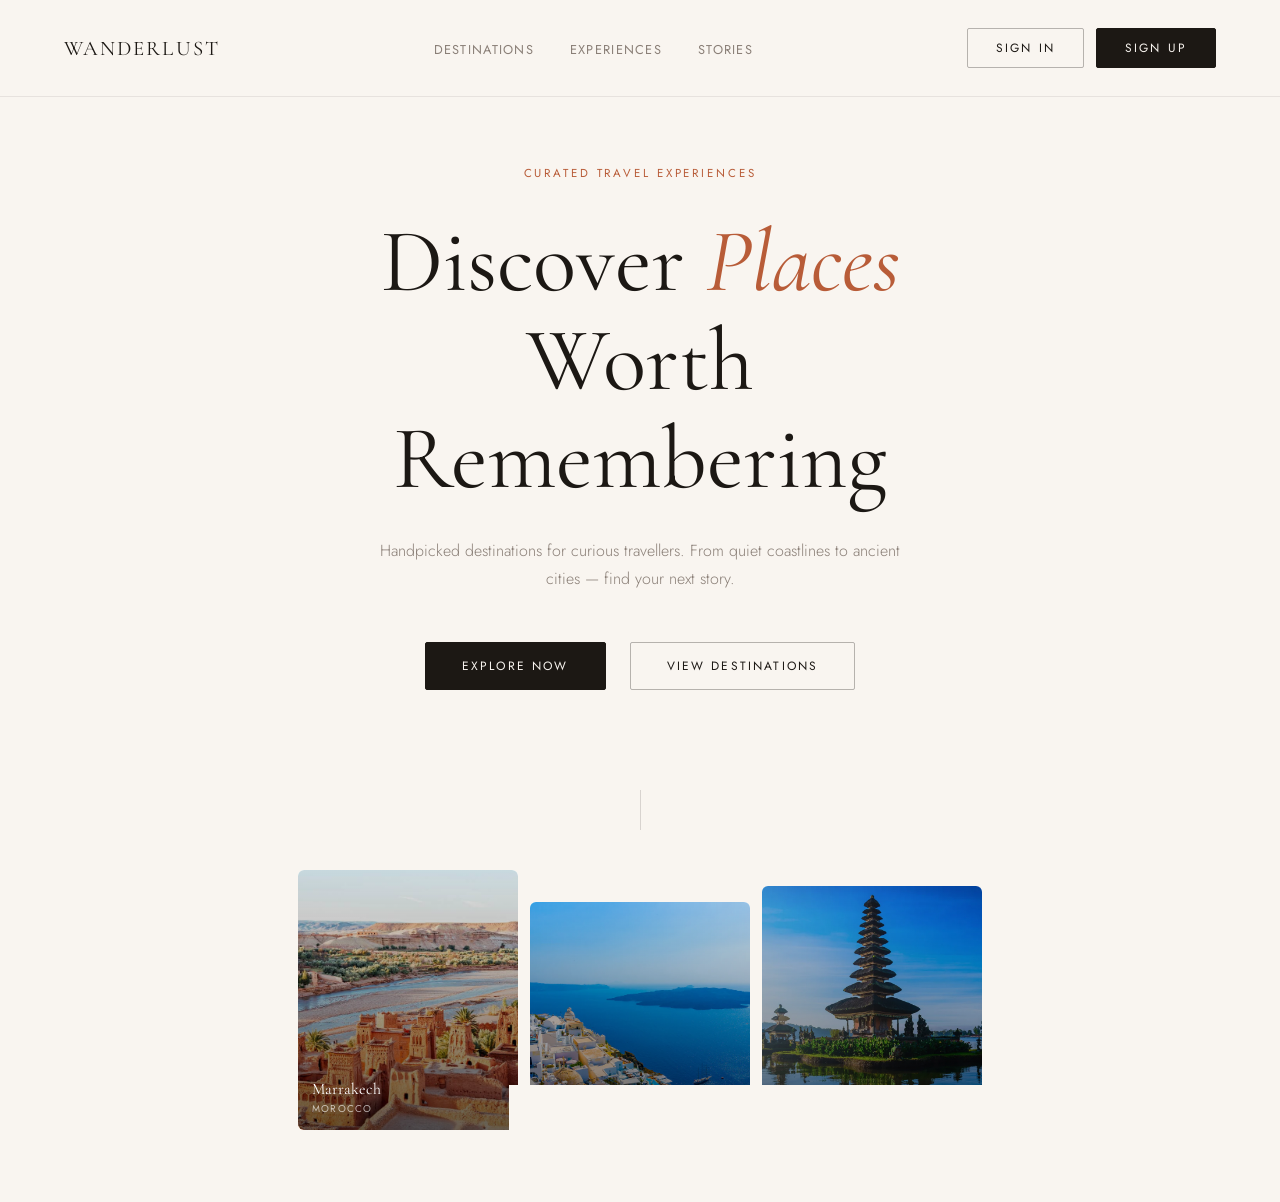
==== commit 9b1d58fe: "authentication added" ====
--- a/index.html
+++ b/index.html
@@ -51,5 +51,7 @@
     </div>
   </div>
 
+  <script src="JS/db.js"></script>
+  <script src="JS/nav.js"></script>
 </body>
 </html>
